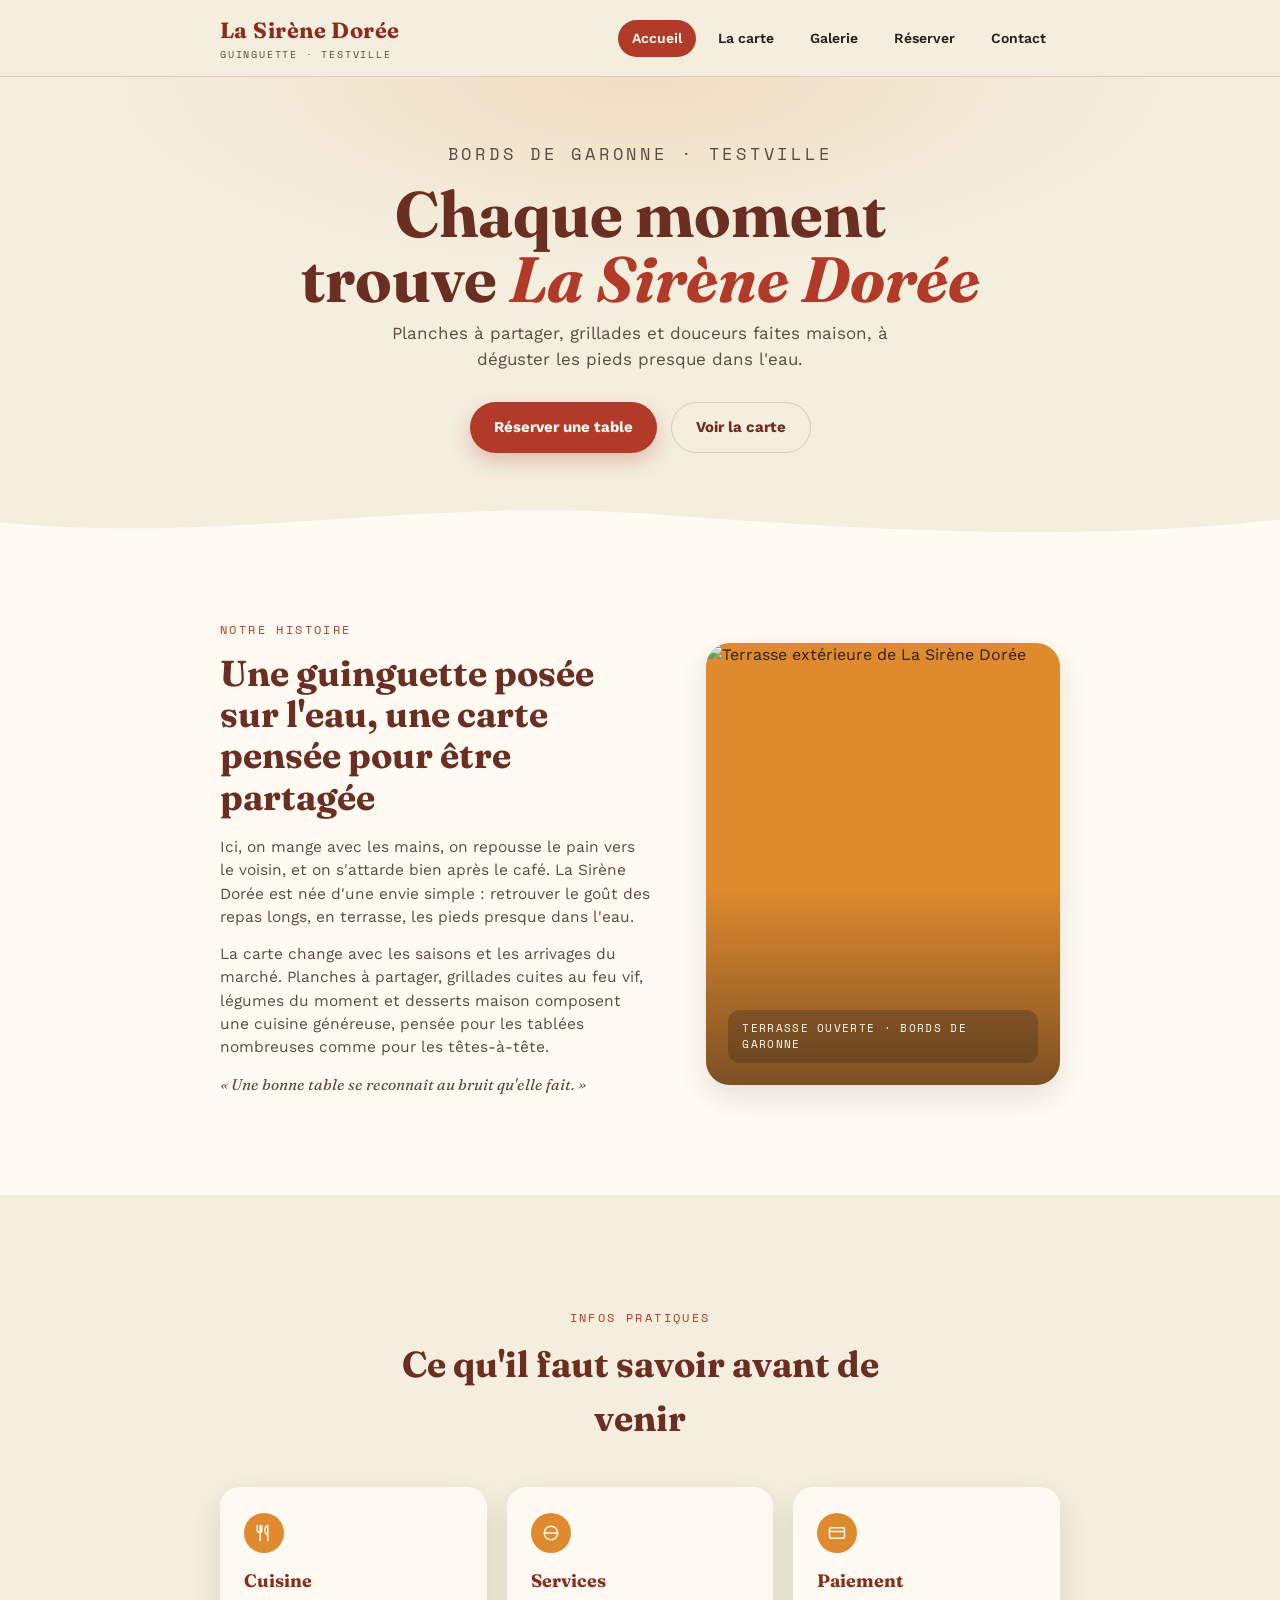
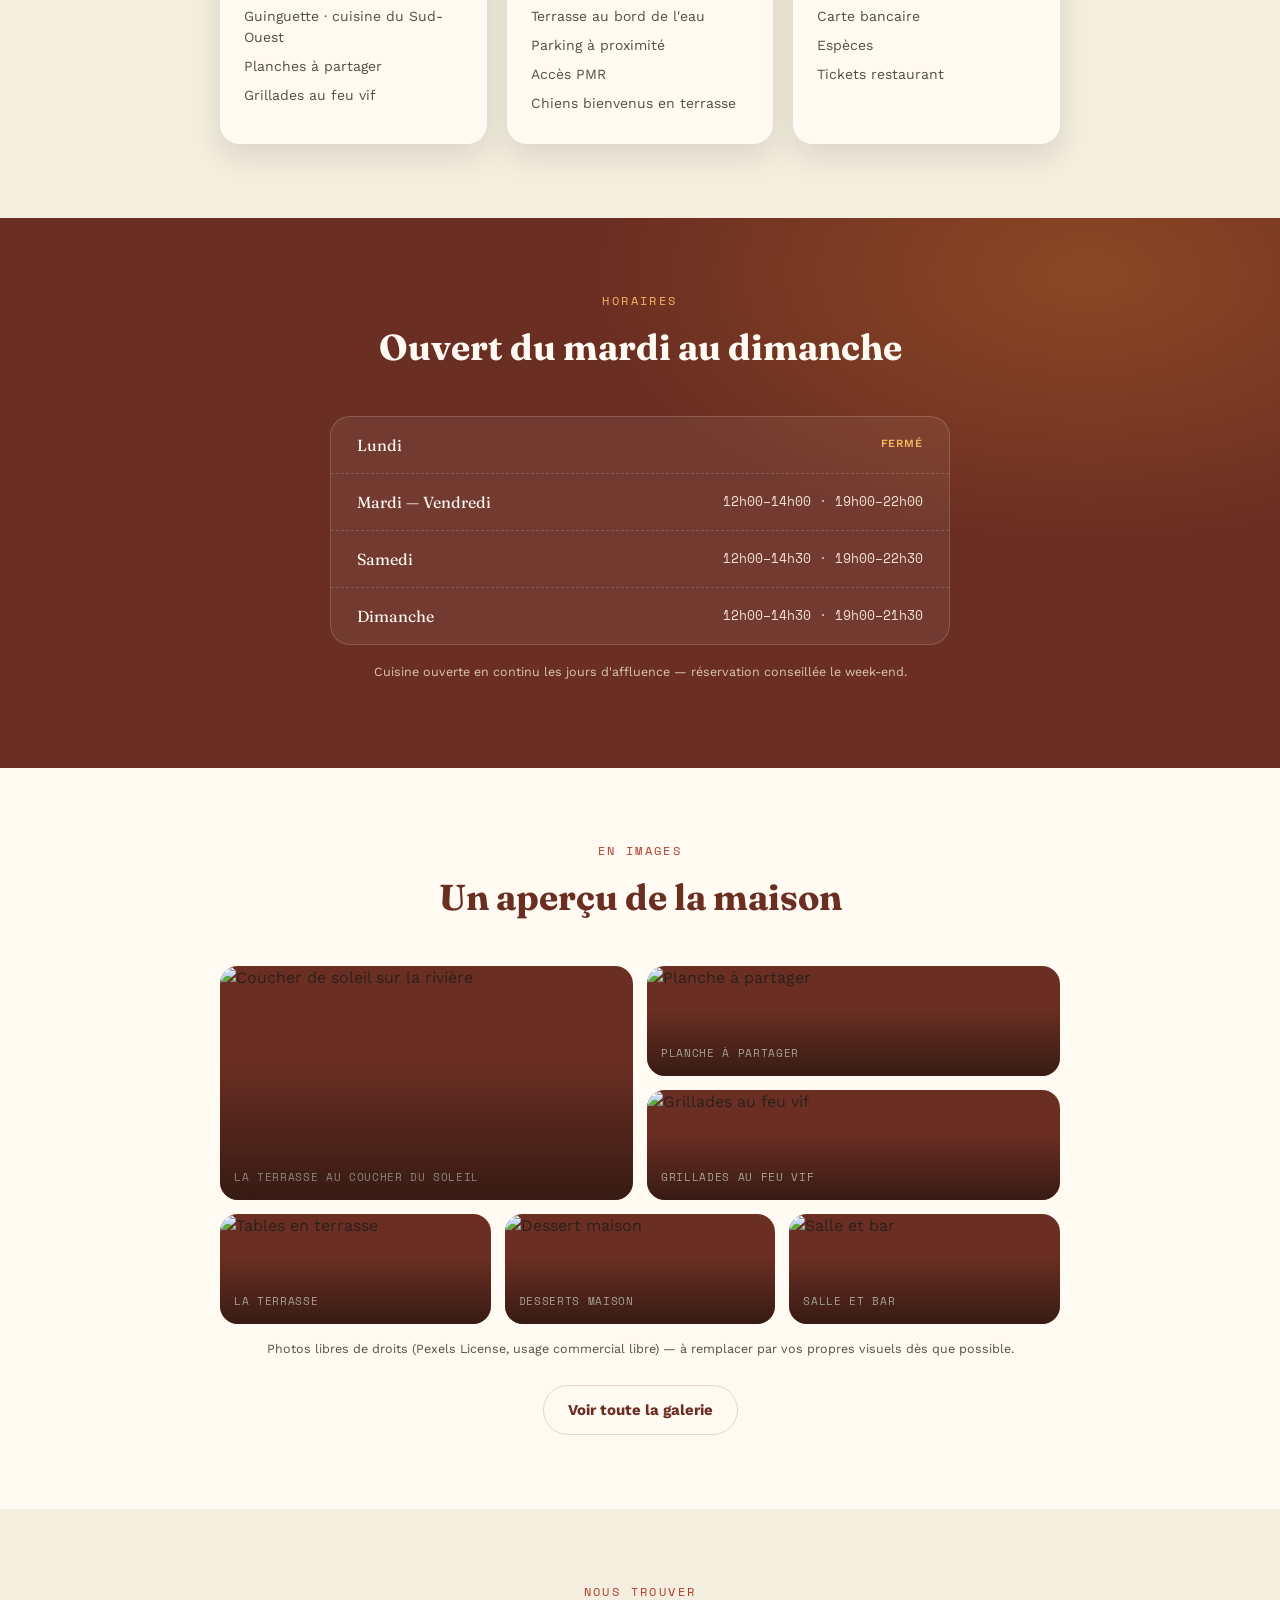
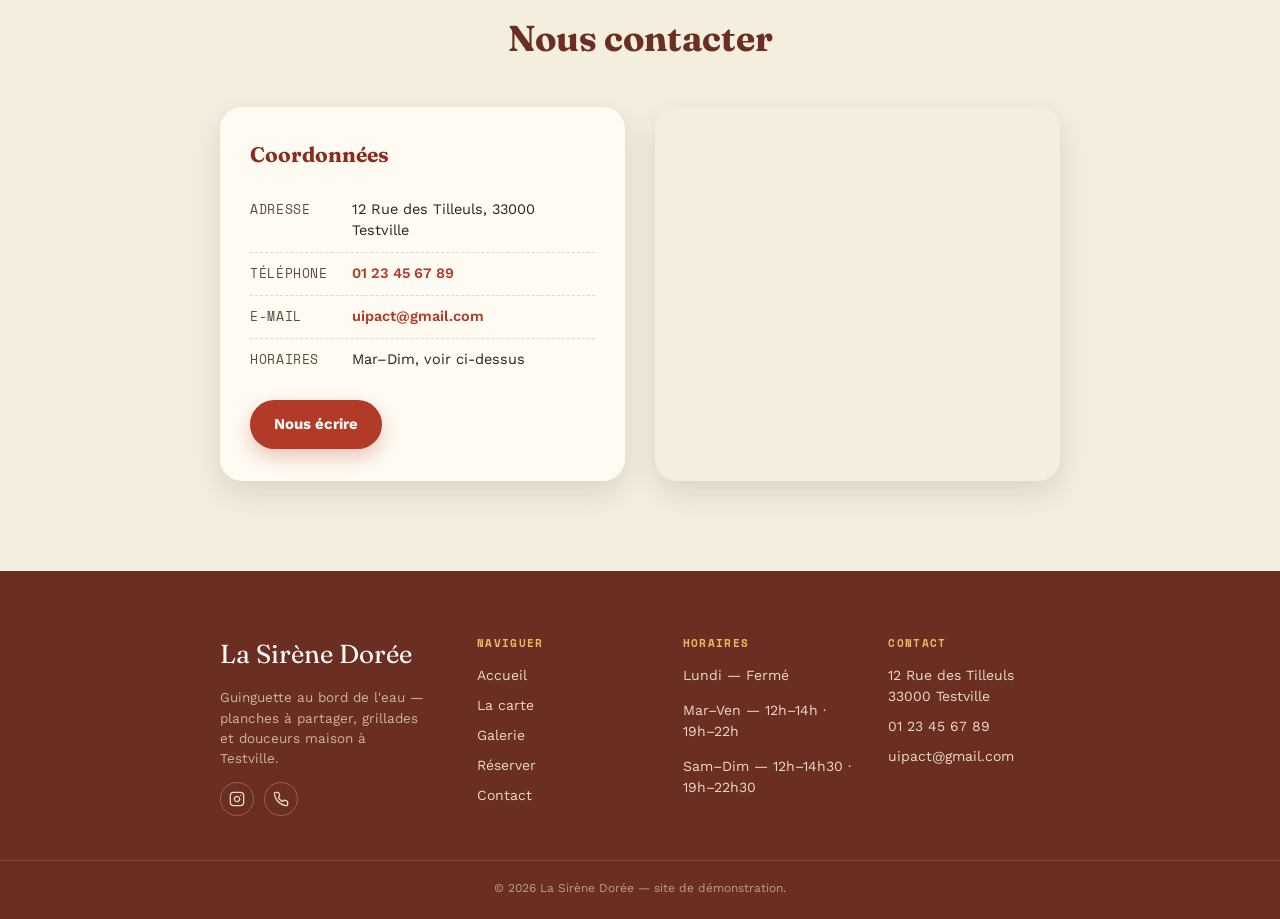
==== index.html @ b740c552 "Add files via upload" ====
<!DOCTYPE html>
<html lang="fr">
<head>
<meta charset="UTF-8">
<meta name="viewport" content="width=device-width, initial-scale=1.0">
<title>La Sirène Dorée — Guinguette à Testville</title>
<meta name="description" content="La Sirène Dorée, guinguette au bord de l'eau à Testville — carte de saison, terrasse et réservation en ligne.">
<link rel="preconnect" href="https://fonts.googleapis.com">
<link rel="stylesheet" href="css/style.css">
</head>
<body>

<header class="topbar">
  <div class="topbar-inner">
    <a href="index.html" class="brand">La Sirène Dorée<span>Guinguette · Testville</span></a>
    <nav class="topbar-nav">
      <a href="index.html" class="active">Accueil</a>
      <a href="carte.html">La carte</a>
      <a href="galerie.html">Galerie</a>
      <a href="reservation.html">Réserver</a>
      <a href="contact.html">Contact</a>
    </nav>
  </div>
</header>

<section class="hero">
  <p class="hero-eyebrow">Bords de Garonne · Testville</p>
  <h1>Chaque moment<br>trouve <em>La Sirène Dorée</em></h1>
  <p>Planches à partager, grillades et douceurs faites maison, à déguster les pieds presque dans l'eau.</p>
  <div class="hero-actions">
    <a href="reservation.html" class="btn btn-primary">Réserver une table</a>
    <a href="carte.html" class="btn btn-ghost">Voir la carte</a>
  </div>
  <div class="hero-wave">
    <svg viewBox="0 0 1440 60" preserveAspectRatio="none"><path d="M0,32 C240,60 480,0 720,20 C960,40 1200,60 1440,28 L1440,60 L0,60 Z"></path></svg>
  </div>
</section>

<!-- ---------------------------------------------------------- présentation -->
<section class="presentation">
  <div class="container presentation-grid">
    <div>
      <span class="presentation-eyebrow">Notre histoire</span>
      <h2>Une guinguette posée sur l'eau, une carte pensée pour être partagée</h2>
      <p>Ici, on mange avec les mains, on repousse le pain vers le voisin, et on s'attarde bien après le café. La Sirène Dorée est née d'une envie simple : retrouver le goût des repas longs, en terrasse, les pieds presque dans l'eau.</p>
      <p>La carte change avec les saisons et les arrivages du marché. Planches à partager, grillades cuites au feu vif, légumes du moment et desserts maison composent une cuisine généreuse, pensée pour les tablées nombreuses comme pour les têtes-à-tête.</p>
      <p class="presentation-signature">« Une bonne table se reconnaît au bruit qu'elle fait. »</p>
    </div>
    <div class="presentation-visual">
      <img src="https://images.pexels.com/photos/9787527/pexels-photo-9787527.jpeg?auto=compress&cs=tinysrgb&w=1200" alt="Terrasse extérieure de La Sirène Dorée">
      <div class="tag">Terrasse ouverte · Bords de Garonne</div>
    </div>
  </div>
</section>

<div class="wave-divider to-cream">
  <svg viewBox="0 0 1440 40" preserveAspectRatio="none"><path d="M0,20 C240,40 480,0 720,14 C960,28 1200,40 1440,18 L1440,40 L0,40 Z"></path></svg>
</div>

<!-- ---------------------------------------------------------- infos pratiques -->
<section class="practical">
  <div class="container">
    <div class="section-head">
      <span class="presentation-eyebrow">Infos pratiques</span>
      <h2>Ce qu'il faut savoir avant de venir</h2>
    </div>
    <div class="practical-grid">
      <div class="practical-card">
        <div class="glyph" aria-hidden="true">
          <svg width="18" height="18" viewBox="0 0 24 24" fill="none" stroke="currentColor" stroke-width="2" stroke-linecap="round" stroke-linejoin="round"><path d="M3 2v7c0 1.1.9 2 2 2h2a2 2 0 0 0 2-2V2M7 2v20M17 2v20M17 2c-2.2 0-4 2.7-4 6s1.8 6 4 6"/></svg>
        </div>
        <h3>Cuisine</h3>
        <ul>
          <li>Guinguette · cuisine du Sud-Ouest</li>
          <li>Planches à partager</li>
          <li>Grillades au feu vif</li>
        </ul>
      </div>
      <div class="practical-card">
        <div class="glyph" aria-hidden="true">
          <svg width="18" height="18" viewBox="0 0 24 24" fill="none" stroke="currentColor" stroke-width="2" stroke-linecap="round" stroke-linejoin="round"><path d="M3 12h18M3 12a9 9 0 0 1 9-9M3 12a9 9 0 0 0 9 9M21 12a9 9 0 0 0-9-9m9 9a9 9 0 0 1-9 9"/></svg>
        </div>
        <h3>Services</h3>
        <ul>
          <li>Terrasse au bord de l'eau</li>
          <li>Parking à proximité</li>
          <li>Accès PMR</li>
          <li>Chiens bienvenus en terrasse</li>
        </ul>
      </div>
      <div class="practical-card">
        <div class="glyph" aria-hidden="true">
          <svg width="18" height="18" viewBox="0 0 24 24" fill="none" stroke="currentColor" stroke-width="2" stroke-linecap="round" stroke-linejoin="round"><rect x="2" y="5" width="20" height="14" rx="2"/><path d="M2 10h20"/></svg>
        </div>
        <h3>Paiement</h3>
        <ul>
          <li>Carte bancaire</li>
          <li>Espèces</li>
          <li>Tickets restaurant</li>
        </ul>
      </div>
    </div>
  </div>
</section>

<!-- ---------------------------------------------------------- horaires -->
<section class="hours">
  <div class="container">
    <div class="section-head">
      <span class="presentation-eyebrow">Horaires</span>
      <h2>Ouvert du mardi au dimanche</h2>
    </div>
    <div class="hours-table">
      <div class="hours-row closed">
        <span class="day">Lundi</span>
        <span class="time">Fermé</span>
      </div>
      <div class="hours-row">
        <span class="day">Mardi — Vendredi</span>
        <span class="time">12h00–14h00 · 19h00–22h00</span>
      </div>
      <div class="hours-row">
        <span class="day">Samedi</span>
        <span class="time">12h00–14h30 · 19h00–22h30</span>
      </div>
      <div class="hours-row">
        <span class="day">Dimanche</span>
        <span class="time">12h00–14h30 · 19h00–21h30</span>
      </div>
    </div>
    <p class="hours-note">Cuisine ouverte en continu les jours d'affluence — réservation conseillée le week-end.</p>
  </div>
</section>

<!-- ---------------------------------------------------------- photos -->
<section class="gallery">
  <div class="container">
    <div class="section-head">
      <span class="presentation-eyebrow">En images</span>
      <h2>Un aperçu de la maison</h2>
    </div>
    <div class="photo-grid">
      <div class="photo-tile p1"><img src="https://images.pexels.com/photos/13512672/pexels-photo-13512672.jpeg?auto=compress&cs=tinysrgb&w=1200" alt="Coucher de soleil sur la rivière" loading="lazy"><span>La terrasse au coucher du soleil</span></div>
      <div class="photo-tile p2"><img src="https://images.pexels.com/photos/8775044/pexels-photo-8775044.jpeg?auto=compress&cs=tinysrgb&w=1200" alt="Planche à partager" loading="lazy"><span>Planche à partager</span></div>
      <div class="photo-tile p3"><img src="https://images.pexels.com/photos/1233101/pexels-photo-1233101.jpeg?auto=compress&cs=tinysrgb&w=1200" alt="Grillades au feu vif" loading="lazy"><span>Grillades au feu vif</span></div>
      <div class="photo-tile p4"><img src="https://images.pexels.com/photos/9787527/pexels-photo-9787527.jpeg?auto=compress&cs=tinysrgb&w=1200" alt="Tables en terrasse" loading="lazy"><span>La terrasse</span></div>
      <div class="photo-tile p5"><img src="https://images.pexels.com/photos/13177921/pexels-photo-13177921.jpeg?auto=compress&cs=tinysrgb&w=1200" alt="Dessert maison" loading="lazy"><span>Desserts maison</span></div>
      <div class="photo-tile p6"><img src="https://images.pexels.com/photos/776538/pexels-photo-776538.jpeg?auto=compress&cs=tinysrgb&w=1200" alt="Salle et bar" loading="lazy"><span>Salle et bar</span></div>
    </div>
    <p class="gallery-note">Photos libres de droits (Pexels License, usage commercial libre) — à remplacer par vos propres visuels dès que possible.</p>
    <div style="text-align:center; margin-top:26px;">
      <a href="galerie.html" class="btn btn-ghost">Voir toute la galerie</a>
    </div>
  </div>
</section>

<!-- ---------------------------------------------------------- contact + carte -->
<section class="contact" id="contact">
  <div class="container">
    <div class="section-head">
      <span class="presentation-eyebrow">Nous trouver</span>
      <h2>Nous contacter</h2>
    </div>
    <div class="contact-grid">
      <div class="contact-card">
        <h3>Coordonnées</h3>
        <div class="contact-row">
          <span class="lbl">Adresse</span>
          <span>12 Rue des Tilleuls, 33000 Testville</span>
        </div>
        <div class="contact-row">
          <span class="lbl">Téléphone</span>
          <a href="tel:+33123456789">01 23 45 67 89</a>
        </div>
        <div class="contact-row">
          <span class="lbl">E-mail</span>
          <a href="mailto:uipact@gmail.com">uipact@gmail.com</a>
        </div>
        <div class="contact-row">
          <span class="lbl">Horaires</span>
          <span>Mar–Dim, voir ci-dessus</span>
        </div>
        <a href="contact.html" class="btn btn-primary">Nous écrire</a>
      </div>
      <div class="map-wrap">
        <iframe
          src="https://www.google.com/maps?q=Place+de+la+Bourse,+Bordeaux&output=embed"
          loading="lazy"
          referrerpolicy="no-referrer-when-downgrade"
          title="Localisation — exemple Place de la Bourse, Bordeaux">
        </iframe>
      </div>
    </div>
  </div>
</section>

<!-- ---------------------------------------------------------- footer -->
<footer class="site-footer-rich">
  <div class="footer-grid">
    <div>
      <div class="footer-brand">La Sirène Dorée</div>
      <p class="footer-tagline">Guinguette au bord de l'eau — planches à partager, grillades et douceurs maison à Testville.</p>
      <div class="footer-social">
        <a href="https://www.instagram.com/" target="_blank" rel="noreferrer" aria-label="Instagram">
          <svg viewBox="0 0 24 24" fill="none" stroke="currentColor" stroke-width="2" stroke-linecap="round" stroke-linejoin="round"><rect x="2" y="2" width="20" height="20" rx="5"></rect><path d="M16 11.37A4 4 0 1 1 12.63 8 4 4 0 0 1 16 11.37z"/><line x1="17.5" y1="6.5" x2="17.51" y2="6.5"/></svg>
        </a>
        <a href="tel:+33123456789" aria-label="Téléphone">
          <svg viewBox="0 0 24 24" fill="none" stroke="currentColor" stroke-width="2" stroke-linecap="round" stroke-linejoin="round"><path d="M22 16.92v3a2 2 0 0 1-2.18 2 19.79 19.79 0 0 1-8.63-3.07 19.5 19.5 0 0 1-6-6 19.79 19.79 0 0 1-3.07-8.67A2 2 0 0 1 4.11 2h3a2 2 0 0 1 2 1.72c.12.9.34 1.79.65 2.65a2 2 0 0 1-.45 2.11L8.09 9.91a16 16 0 0 0 6 6l1.43-1.43a2 2 0 0 1 2.11-.45c.86.31 1.75.53 2.65.65A2 2 0 0 1 22 16.92z"/></svg>
        </a>
      </div>
    </div>
    <div class="footer-col">
      <h4>Naviguer</h4>
      <a href="index.html">Accueil</a>
      <a href="carte.html">La carte</a>
      <a href="galerie.html">Galerie</a>
      <a href="reservation.html">Réserver</a>
      <a href="contact.html">Contact</a>
    </div>
    <div class="footer-col">
      <h4>Horaires</h4>
      <p>Lundi — Fermé</p>
      <p>Mar–Ven — 12h–14h · 19h–22h</p>
      <p>Sam–Dim — 12h–14h30 · 19h–22h30</p>
    </div>
    <div class="footer-col">
      <h4>Contact</h4>
      <p>12 Rue des Tilleuls<br>33000 Testville</p>
      <a href="tel:+33123456789">01 23 45 67 89</a>
      <a href="mailto:uipact@gmail.com">uipact@gmail.com</a>
    </div>
  </div>
  <div class="footer-bottom">
    © 2026 La Sirène Dorée — site de démonstration.
  </div>
</footer>

<nav class="actionbar" aria-label="Actions">
  <a href="reservation.html" class="primary">
    <svg viewBox="0 0 24 24" fill="none" stroke="currentColor" stroke-width="2" stroke-linecap="round" stroke-linejoin="round"><rect x="3" y="4" width="18" height="17" rx="2"></rect><path d="M16 2v4M8 2v4M3 10h18"/></svg>
    Réserver
  </a>
  <a href="tel:+33123456789">
    <svg viewBox="0 0 24 24" fill="none" stroke="currentColor" stroke-width="2" stroke-linecap="round" stroke-linejoin="round"><path d="M22 16.92v3a2 2 0 0 1-2.18 2 19.79 19.79 0 0 1-8.63-3.07 19.5 19.5 0 0 1-6-6 19.79 19.79 0 0 1-3.07-8.67A2 2 0 0 1 4.11 2h3a2 2 0 0 1 2 1.72c.12.9.34 1.79.65 2.65a2 2 0 0 1-.45 2.11L8.09 9.91a16 16 0 0 0 6 6l1.43-1.43a2 2 0 0 1 2.11-.45c.86.31 1.75.53 2.65.65A2 2 0 0 1 22 16.92z"/></svg>
    Appeler
  </a>
  <a href="https://www.instagram.com/" target="_blank" rel="noreferrer">
    <svg viewBox="0 0 24 24" fill="none" stroke="currentColor" stroke-width="2" stroke-linecap="round" stroke-linejoin="round"><rect x="2" y="2" width="20" height="20" rx="5"></rect><path d="M16 11.37A4 4 0 1 1 12.63 8 4 4 0 0 1 16 11.37z"/><line x1="17.5" y1="6.5" x2="17.51" y2="6.5"/></svg>
    Instagram
  </a>
</nav>

</body>
</html>
---- css/style.css ----
/* ==========================================================================
   LA SIRÈNE DORÉE — Design system
   Palette : crème / terracotta / ocre — typo Fraunces + Work Sans
   ========================================================================== */

@import url('https://fonts.googleapis.com/css2?family=Fraunces:ital,opsz,wght@0,9..144,400;0,9..144,600;0,9..144,700;1,9..144,500&family=Work+Sans:wght@400;500;600;700&family=Space+Mono:wght@400;700&display=swap');

:root {
  --cream: #f4eedf;
  --linen: #fffbf3;
  --terracotta: #b23a28;
  --terracotta-dark: #8a2c1e;
  --clay: #6b2e22;
  --ochre: #e08a2e;
  --ochre-light: #f3b65f;
  --ink: #2b211b;
  --ink-soft: #5a4c40;
  --line: rgba(107, 46, 34, 0.18);
  --shadow: 0 12px 30px rgba(43, 33, 27, 0.12);

  --font-display: "Fraunces", serif;
  --font-body: "Work Sans", sans-serif;
  --font-mono: "Space Mono", monospace;

  --radius: 18px;
  --container: 880px;
}

* { box-sizing: border-box; }

html { scroll-behavior: smooth; }

body {
  margin: 0;
  background: var(--cream);
  color: var(--ink);
  font-family: var(--font-body);
  line-height: 1.5;
  -webkit-font-smoothing: antialiased;
}

img { max-width: 100%; display: block; }

a { color: inherit; }

button {
  font-family: inherit;
  cursor: pointer;
}

:focus-visible {
  outline: 3px solid var(--ochre);
  outline-offset: 2px;
}

.container {
  max-width: var(--container);
  margin: 0 auto;
  padding: 0 20px;
}

/* ---------------------------------------------------------------- topbar */

.topbar {
  position: sticky;
  top: 0;
  z-index: 50;
  background: rgba(244, 238, 223, 0.92);
  backdrop-filter: blur(6px);
  border-bottom: 1px solid var(--line);
}

.topbar-inner {
  max-width: var(--container);
  margin: 0 auto;
  padding: 14px 20px;
  display: flex;
  align-items: center;
  justify-content: space-between;
}

.brand {
  font-family: var(--font-display);
  font-weight: 700;
  font-size: 22px;
  letter-spacing: 0.02em;
  color: var(--terracotta-dark);
  text-decoration: none;
}

.brand span {
  display: block;
  font-family: var(--font-mono);
  font-size: 10px;
  letter-spacing: 0.18em;
  text-transform: uppercase;
  color: var(--ink-soft);
  font-weight: 400;
}

.topbar-nav {
  display: flex;
  gap: 8px;
}

.topbar-nav a {
  font-family: var(--font-body);
  font-weight: 600;
  font-size: 14px;
  text-decoration: none;
  padding: 8px 14px;
  border-radius: 999px;
  color: var(--ink);
  transition: background .2s, color .2s;
}

.topbar-nav a:hover,
.topbar-nav a.active {
  background: var(--terracotta);
  color: var(--linen);
}

/* ---------------------------------------------------------------- hero */

.hero {
  position: relative;
  padding: 64px 20px 90px;
  text-align: center;
  overflow: hidden;
  background:
    radial-gradient(60% 60% at 50% 0%, rgba(224,138,46,.16), transparent 70%),
    var(--cream);
}

.hero-eyebrow {
  font-family: var(--font-mono);
  font-size: 12px;
  letter-spacing: .22em;
  text-transform: uppercase;
  color: var(--terracotta);
}

.hero h1 {
  font-family: var(--font-display);
  font-weight: 700;
  font-size: clamp(38px, 7vw, 64px);
  line-height: 1.02;
  margin: 14px 0 10px;
  color: var(--clay);
}

.hero h1 em {
  font-style: italic;
  color: var(--terracotta);
}

.hero p {
  max-width: 46ch;
  margin: 0 auto;
  color: var(--ink-soft);
  font-size: 17px;
}

.hero-actions {
  margin-top: 30px;
  display: flex;
  gap: 14px;
  justify-content: center;
  flex-wrap: wrap;
}

/* torn-paper wave divider under hero */
.hero-wave {
  position: absolute;
  bottom: -1px;
  left: 0;
  width: 100%;
  line-height: 0;
}
.hero-wave svg { width: 100%; height: 46px; display: block; }
.hero-wave path { fill: var(--linen); }

/* ---------------------------------------------------------------- buttons */

.btn {
  display: inline-flex;
  align-items: center;
  gap: 8px;
  font-family: var(--font-body);
  font-weight: 700;
  font-size: 15px;
  padding: 13px 24px;
  border-radius: 999px;
  border: none;
  text-decoration: none;
  transition: transform .15s ease, box-shadow .15s ease;
}
.btn:hover { transform: translateY(-1px); }

.btn-primary {
  background: var(--terracotta);
  color: var(--linen);
  box-shadow: 0 8px 20px rgba(178,58,40,.28);
}
.btn-primary:hover { background: var(--terracotta-dark); }

.btn-ghost {
  background: transparent;
  color: var(--clay);
  border: 1.5px solid var(--line);
}
.btn-ghost:hover { background: var(--linen); }

.btn-block { width: 100%; justify-content: center; }
.btn:disabled { opacity: .45; cursor: not-allowed; transform: none; }

/* ---------------------------------------------------------------- menu nav chips */

.menu-tabs {
  display: flex;
  gap: 10px;
  justify-content: center;
  flex-wrap: wrap;
  margin: -46px auto 30px;
  position: relative;
  z-index: 2;
  background: var(--linen);
  padding: 14px;
  border-radius: 999px;
  max-width: fit-content;
  box-shadow: var(--shadow);
}

.menu-tabs button {
  border: none;
  background: transparent;
  font-family: var(--font-mono);
  font-size: 12px;
  letter-spacing: .06em;
  text-transform: uppercase;
  padding: 10px 18px;
  border-radius: 999px;
  color: var(--ink-soft);
  transition: background .2s, color .2s;
}
.menu-tabs button.active {
  background: var(--ochre);
  color: var(--linen);
}

.menu-chips {
  display: flex;
  gap: 10px;
  overflow-x: auto;
  padding: 4px 20px 18px;
  scrollbar-width: none;
}
.menu-chips::-webkit-scrollbar { display: none; }

.menu-chips button {
  flex: none;
  border: 1.5px solid var(--line);
  background: var(--linen);
  color: var(--clay);
  font-size: 13px;
  font-weight: 600;
  padding: 9px 16px;
  border-radius: 999px;
  white-space: nowrap;
}
.menu-chips button.active {
  background: var(--terracotta);
  border-color: var(--terracotta);
  color: var(--linen);
}

/* ---------------------------------------------------------------- menu section */

.menu-section {
  padding: 30px 0 10px;
  scroll-margin-top: 90px;
}

.menu-section-head {
  display: flex;
  align-items: baseline;
  gap: 14px;
  margin-bottom: 18px;
}

.menu-section-head h2 {
  font-family: var(--font-display);
  font-size: 27px;
  color: var(--terracotta-dark);
  margin: 0;
}

.menu-section-head .rule {
  flex: 1;
  height: 1px;
  background: repeating-linear-gradient(90deg, var(--line) 0 6px, transparent 6px 12px);
}

.menu-card {
  background: var(--linen);
  border-radius: var(--radius);
  box-shadow: var(--shadow);
  padding: 6px 6px;
  margin-bottom: 40px;
}

.menu-item {
  display: flex;
  align-items: baseline;
  gap: 10px;
  padding: 16px 18px;
  border-bottom: 1px dashed var(--line);
}
.menu-item:last-child { border-bottom: none; }

.menu-item-name {
  font-family: var(--font-body);
  font-weight: 600;
  font-size: 16px;
  color: var(--ink);
}

.menu-item-leader {
  flex: 1;
  border-bottom: 1.5px dotted var(--line);
  transform: translateY(-4px);
  min-width: 20px;
}

.menu-item-price {
  font-family: var(--font-mono);
  font-weight: 700;
  font-size: 15px;
  color: var(--terracotta);
  white-space: nowrap;
}

.menu-item-desc {
  flex-basis: 100%;
  font-size: 13.5px;
  color: var(--ink-soft);
  margin-top: -6px;
  padding-left: 2px;
}

.menu-empty {
  text-align: center;
  color: var(--ink-soft);
  padding: 40px;
  font-family: var(--font-mono);
  font-size: 13px;
}

/* ---------------------------------------------------------------- cta band */

.cta-band {
  margin: 60px 0;
  padding: 46px 30px;
  background: var(--clay);
  color: var(--linen);
  border-radius: 28px;
  text-align: center;
  position: relative;
  overflow: hidden;
}
.cta-band::before {
  content: "";
  position: absolute;
  inset: 0;
  background: radial-gradient(50% 80% at 50% 0%, rgba(224,138,46,.35), transparent 70%);
}
.cta-band h2 {
  font-family: var(--font-display);
  font-size: clamp(24px, 4vw, 34px);
  margin: 0 0 8px;
  position: relative;
}
.cta-band p {
  color: #e7dccb;
  margin: 0 0 22px;
  position: relative;
}
.cta-band .btn { position: relative; }

/* ---------------------------------------------------------------- footer */

footer.site-footer {
  text-align: center;
  padding: 40px 20px 100px;
  color: var(--ink-soft);
  font-size: 13px;
}
footer.site-footer .foot-brand {
  font-family: var(--font-display);
  font-size: 20px;
  color: var(--terracotta-dark);
  margin-bottom: 6px;
}
footer.site-footer a { color: var(--terracotta); text-decoration: none; font-weight: 600; }

/* ---------------------------------------------------------------- action bar (mobile) */

.actionbar {
  position: fixed;
  left: 0; right: 0; bottom: 0;
  z-index: 60;
  background: var(--linen);
  border-top: 1px solid var(--line);
  display: flex;
  padding: 6px 6px calc(6px + env(safe-area-inset-bottom));
  box-shadow: 0 -8px 20px rgba(43,33,27,.08);
}
.actionbar a, .actionbar button {
  flex: 1;
  background: none;
  border: none;
  display: flex;
  flex-direction: column;
  align-items: center;
  gap: 3px;
  padding: 8px 4px;
  font-size: 11px;
  font-weight: 600;
  color: var(--ink-soft);
  text-decoration: none;
  border-radius: 12px;
}
.actionbar a.primary, .actionbar button.primary {
  color: var(--terracotta);
}
.actionbar svg { width: 20px; height: 20px; }

@media (min-width: 720px) {
  .actionbar { display: none; }
}

/* ==========================================================================
   Réservation — assistant en 5 étapes
   ========================================================================== */

.book-page {
  min-height: 100vh;
  padding-bottom: 40px;
}

.book-head {
  text-align: center;
  padding: 40px 20px 10px;
}
.book-head h1 {
  font-family: var(--font-display);
  font-size: clamp(28px, 5vw, 38px);
  color: var(--clay);
  margin: 0 0 8px;
}
.book-head .addr, .book-head .tel {
  font-size: 14px;
  color: var(--ink-soft);
}

.wizard {
  max-width: 560px;
  margin: 26px auto 0;
  background: var(--linen);
  border-radius: 26px;
  box-shadow: var(--shadow);
  padding: 26px 22px 22px;
}

.wizard-progress { margin-bottom: 22px; }
.wizard-dots {
  display: flex;
  gap: 8px;
  justify-content: center;
  margin-bottom: 8px;
}
.wizard-dots .dot {
  width: 30px; height: 6px;
  border-radius: 999px;
  background: var(--line);
}
.wizard-dots .dot.done { background: var(--ochre); }
.wizard-dots .dot.active { background: var(--terracotta); }
.wizard-count {
  text-align: center;
  font-family: var(--font-mono);
  font-size: 11px;
  letter-spacing: .1em;
  text-transform: uppercase;
  color: var(--ink-soft);
}

.wizard-title {
  font-family: var(--font-display);
  font-size: 22px;
  color: var(--terracotta-dark);
  margin: 6px 0 18px;
  text-align: center;
}

.wizard-step { display: none; animation: fadein .25s ease; }
.wizard-step.active { display: block; }

@keyframes fadein {
  from { opacity: 0; transform: translateY(6px); }
  to { opacity: 1; transform: translateY(0); }
}

.week-nav {
  display: flex;
  align-items: center;
  justify-content: space-between;
  margin-bottom: 14px;
}
.week-nav button {
  width: 34px; height: 34px;
  border-radius: 50%;
  border: 1.5px solid var(--line);
  background: var(--cream);
  font-size: 16px;
  color: var(--clay);
}
.week-nav span {
  font-weight: 600;
  font-size: 14px;
  color: var(--ink);
}

.date-chips, .slot-grid, .party-grid, .parking-grid {
  display: grid;
  grid-template-columns: repeat(2, 1fr);
  gap: 10px;
}
.date-chips { grid-template-columns: repeat(auto-fit, minmax(90px,1fr)); }
.slot-grid { grid-template-columns: repeat(3, 1fr); }
.party-grid { grid-template-columns: repeat(4, 1fr); }

.chip-btn {
  border: 1.5px solid var(--line);
  background: var(--cream);
  border-radius: 14px;
  padding: 12px 8px;
  text-align: center;
  color: var(--ink);
  font-size: 13px;
  font-weight: 600;
  transition: all .15s;
}
.chip-btn small { display: block; font-weight: 400; color: var(--ink-soft); font-size: 11px; }
.chip-btn.active {
  background: var(--terracotta);
  border-color: var(--terracotta);
  color: var(--linen);
}
.chip-btn.active small { color: #f3d9d0; }
.chip-btn:disabled { opacity: .35; }

.field { margin-bottom: 16px; }
.field label {
  display: block;
  font-size: 13px;
  font-weight: 600;
  color: var(--clay);
  margin-bottom: 6px;
}
.field input, .field textarea, .field select {
  width: 100%;
  border: 1.5px solid var(--line);
  background: var(--cream);
  border-radius: 12px;
  padding: 13px 14px;
  font-family: var(--font-body);
  font-size: 15px;
  color: var(--ink);
}
.field input:focus, .field textarea:focus, .field select:focus {
  outline: none;
  border-color: var(--ochre);
  background: var(--linen);
}
.field textarea { resize: vertical; min-height: 70px; }
.field-error {
  color: var(--terracotta);
  font-size: 12px;
  margin-top: 4px;
  display: none;
}
.field.invalid input, .field.invalid textarea { border-color: var(--terracotta); }
.field.invalid .field-error { display: block; }

.summary-box {
  background: var(--cream);
  border-radius: 16px;
  padding: 16px 18px;
  font-size: 14px;
  margin-bottom: 6px;
}
.summary-box div { display: flex; justify-content: space-between; padding: 5px 0; }
.summary-box div span:first-child { color: var(--ink-soft); }
.summary-box div span:last-child { font-weight: 600; }

.wizard-nav {
  display: flex;
  gap: 10px;
  margin-top: 22px;
}

.wizard-msg {
  text-align: center;
  padding: 60px 20px;
}
.wizard-msg .icon { font-size: 46px; margin-bottom: 14px; }
.wizard-msg h2 {
  font-family: var(--font-display);
  color: var(--terracotta-dark);
  margin: 0 0 10px;
}
.wizard-msg p { color: var(--ink-soft); }

.spinner {
  width: 18px; height: 18px;
  border: 2.5px solid rgba(255,255,255,.4);
  border-top-color: #fff;
  border-radius: 50%;
  animation: spin .7s linear infinite;
}
@keyframes spin { to { transform: rotate(360deg); } }

/* ==========================================================================
   Admin — gestion de la carte (page cachée)
   ========================================================================== */

.admin-page {
  min-height: 100vh;
  padding-bottom: 60px;
}

.admin-gate {
  max-width: 380px;
  margin: 90px auto;
  background: var(--linen);
  border-radius: 22px;
  box-shadow: var(--shadow);
  padding: 32px 26px;
  text-align: center;
}
.admin-gate h1 {
  font-family: var(--font-display);
  font-size: 24px;
  color: var(--clay);
  margin: 0 0 6px;
}
.admin-gate p { color: var(--ink-soft); font-size: 14px; margin: 0 0 20px; }
.admin-gate .field { text-align: left; }
.admin-gate .gate-error {
  color: var(--terracotta);
  font-size: 13px;
  margin-top: 10px;
  display: none;
}
.admin-gate.error .gate-error { display: block; }

.admin-shell { display: none; }
.admin-shell.visible { display: block; }

.admin-top {
  display: flex;
  align-items: center;
  justify-content: space-between;
  padding: 20px;
  max-width: var(--container);
  margin: 0 auto;
}
.admin-top h1 {
  font-family: var(--font-display);
  font-size: 24px;
  color: var(--clay);
  margin: 0;
}
.admin-logout {
  background: none;
  border: 1.5px solid var(--line);
  border-radius: 999px;
  padding: 8px 16px;
  font-size: 13px;
  font-weight: 600;
  color: var(--clay);
}

.admin-body { max-width: var(--container); margin: 0 auto; padding: 0 20px; }

.admin-toolbar {
  display: flex;
  gap: 10px;
  margin-bottom: 20px;
  flex-wrap: wrap;
}
.admin-toolbar button {
  border: 1.5px solid var(--line);
  background: var(--linen);
  color: var(--clay);
  font-weight: 600;
  font-size: 13px;
  padding: 9px 16px;
  border-radius: 999px;
}
.admin-toolbar button.active { background: var(--terracotta); border-color: var(--terracotta); color: var(--linen); }

.admin-panel {
  background: var(--linen);
  border-radius: 20px;
  box-shadow: var(--shadow);
  padding: 22px;
  margin-bottom: 24px;
}
.admin-panel h2 {
  font-family: var(--font-display);
  font-size: 19px;
  color: var(--terracotta-dark);
  margin: 0 0 16px;
}

.admin-form-grid {
  display: grid;
  grid-template-columns: repeat(auto-fit, minmax(160px,1fr));
  gap: 14px;
}
.admin-form-grid .field { margin-bottom: 0; }
.admin-form-grid .field.span2 { grid-column: span 2; }
.admin-form-actions { display: flex; gap: 10px; margin-top: 16px; }

.admin-table-wrap { overflow-x: auto; }
table.admin-table { width: 100%; border-collapse: collapse; font-size: 13.5px; }
table.admin-table th {
  text-align: left;
  font-family: var(--font-mono);
  font-size: 11px;
  letter-spacing: .06em;
  text-transform: uppercase;
  color: var(--ink-soft);
  padding: 8px 10px;
  border-bottom: 1.5px solid var(--line);
}
table.admin-table td {
  padding: 10px 10px;
  border-bottom: 1px dashed var(--line);
  vertical-align: middle;
}
table.admin-table tr.unavailable td { opacity: .5; }
.admin-row-actions { display: flex; gap: 6px; }
.icon-btn {
  border: 1px solid var(--line);
  background: var(--cream);
  border-radius: 8px;
  padding: 5px 9px;
  font-size: 12px;
  font-weight: 600;
  color: var(--clay);
}
.icon-btn.danger { color: var(--terracotta); border-color: var(--terracotta); }
.icon-btn.on { background: var(--ochre); color: var(--linen); border-color: var(--ochre); }

.admin-toast {
  position: fixed;
  bottom: 20px;
  left: 50%;
  transform: translateX(-50%);
  background: var(--clay);
  color: var(--linen);
  padding: 12px 20px;
  border-radius: 999px;
  font-size: 13.5px;
  font-weight: 600;
  box-shadow: var(--shadow);
  opacity: 0;
  pointer-events: none;
  transition: opacity .2s, transform .2s;
  z-index: 100;
}
.admin-toast.show { opacity: 1; transform: translateX(-50%) translateY(-6px); }
.admin-toast.error { background: var(--terracotta-dark); }

/* ==========================================================================
   Homepage — sections additionnelles
   ========================================================================== */

/* petit header de page (carte, réservation) : version compacte du hero */
.page-head {
  position: relative;
  padding: 44px 20px 64px;
  text-align: center;
  overflow: hidden;
  background:
    radial-gradient(60% 60% at 50% 0%, rgba(224,138,46,.14), transparent 70%),
    var(--cream);
}
.page-head h1 {
  font-family: var(--font-display);
  font-weight: 700;
  font-size: clamp(30px, 5vw, 44px);
  margin: 10px 0 8px;
  color: var(--clay);
}
.page-head p { max-width: 46ch; margin: 0 auto; color: var(--ink-soft); }
.page-head .hero-wave { position: absolute; bottom: -1px; left: 0; width: 100%; line-height: 0; }

/* -------------------------------------------------- wave section divider */

.wave-divider { line-height: 0; }
.wave-divider svg { width: 100%; height: 40px; display: block; }
.wave-divider.flip { transform: scaleY(-1); }
.wave-divider path { fill: var(--linen); }
.wave-divider.to-cream path { fill: var(--cream); }
.wave-divider.to-clay path { fill: var(--clay); }

/* -------------------------------------------------------- présentation */

.presentation {
  background: var(--linen);
  padding: 74px 0 84px;
}
.presentation-grid {
  display: grid;
  grid-template-columns: 1.1fr 0.9fr;
  gap: 54px;
  align-items: center;
}
.presentation-eyebrow {
  font-family: var(--font-mono);
  font-size: 12px;
  letter-spacing: .2em;
  text-transform: uppercase;
  color: var(--terracotta);
}
.presentation h2 {
  font-family: var(--font-display);
  font-size: clamp(26px, 3.4vw, 36px);
  color: var(--clay);
  margin: 12px 0 18px;
  line-height: 1.15;
}
.presentation p {
  color: var(--ink-soft);
  font-size: 15.5px;
  margin: 0 0 14px;
}
.presentation-signature {
  font-family: var(--font-display);
  font-style: italic;
  font-size: 17px;
  color: var(--terracotta-dark);
  margin-top: 18px;
}

/* portrait/visual block replacing a stock photo — a folded "menu card" motif */
.presentation-visual {
  position: relative;
  aspect-ratio: 4/5;
  border-radius: 24px;
  background: var(--ochre);
  box-shadow: var(--shadow);
  overflow: hidden;
}
.presentation-visual img {
  position: absolute;
  inset: 0;
  width: 100%;
  height: 100%;
  object-fit: cover;
}
.presentation-visual::before {
  content: "";
  position: absolute;
  inset: 0;
  background: linear-gradient(180deg, rgba(43,33,27,0) 55%, rgba(43,33,27,.55) 100%);
  z-index: 1;
}
.presentation-visual .tag {
  z-index: 2;
  position: absolute;
  left: 22px; bottom: 22px;
  right: 22px;
  font-family: var(--font-mono);
  font-size: 11px;
  letter-spacing: .12em;
  text-transform: uppercase;
  color: var(--linen);
  background: rgba(43,33,27,.28);
  backdrop-filter: blur(3px);
  padding: 10px 14px;
  border-radius: 12px;
}

/* -------------------------------------------------------- infos pratiques */

.practical {
  background: var(--cream);
  padding: 74px 0;
}
.section-head {
  text-align: center;
  max-width: 560px;
  margin: 0 auto 42px;
}
.section-head .presentation-eyebrow { display: block; margin-bottom: 10px; }
.section-head h2 {
  font-family: var(--font-display);
  font-size: clamp(26px, 3.4vw, 36px);
  color: var(--clay);
  margin: 0;
}

.practical-grid {
  display: grid;
  grid-template-columns: repeat(3, 1fr);
  gap: 20px;
}
.practical-card {
  background: var(--linen);
  border-radius: 20px;
  padding: 26px 24px;
  box-shadow: var(--shadow);
}
.practical-card .glyph {
  width: 40px; height: 40px;
  border-radius: 50%;
  background: var(--ochre);
  display: flex; align-items: center; justify-content: center;
  color: var(--linen);
  margin-bottom: 14px;
}
.practical-card h3 {
  font-family: var(--font-display);
  font-size: 18px;
  color: var(--terracotta-dark);
  margin: 0 0 8px;
}
.practical-card ul { margin: 0; padding: 0; list-style: none; }
.practical-card li {
  font-size: 14px;
  color: var(--ink-soft);
  padding: 4px 0;
}

/* -------------------------------------------------------- horaires */

.hours {
  background: var(--clay);
  color: var(--linen);
  padding: 74px 0;
  position: relative;
  overflow: hidden;
}
.hours::before {
  content: "";
  position: absolute;
  inset: 0;
  background: radial-gradient(55% 70% at 85% 10%, rgba(224,138,46,.28), transparent 70%);
}
.hours .section-head { position: relative; }
.hours .section-head h2 { color: var(--linen); }
.hours .presentation-eyebrow { color: var(--ochre-light); }

.hours-table {
  position: relative;
  max-width: 620px;
  margin: 0 auto;
  background: rgba(255,251,243,.06);
  border: 1px solid rgba(255,251,243,.16);
  border-radius: 20px;
  overflow: hidden;
}
.hours-row {
  display: flex;
  justify-content: space-between;
  align-items: center;
  padding: 16px 26px;
  border-bottom: 1px dashed rgba(255,251,243,.16);
  font-size: 14.5px;
}
.hours-row:last-child { border-bottom: none; }
.hours-row .day {
  font-family: var(--font-display);
  font-size: 16px;
}
.hours-row .time { color: #f0e2d2; font-family: var(--font-mono); font-size: 13px; }
.hours-row.closed .time {
  color: var(--ochre-light);
  font-family: var(--font-body);
  font-weight: 600;
  text-transform: uppercase;
  font-size: 11px;
  letter-spacing: .08em;
}
.hours-note {
  text-align: center;
  font-size: 12.5px;
  color: #d9c7b3;
  margin-top: 18px;
  position: relative;
}

/* -------------------------------------------------------- photos */

.gallery { background: var(--linen); padding: 74px 0; }
.photo-grid {
  display: grid;
  grid-template-columns: repeat(6, 1fr);
  grid-auto-rows: 110px;
  gap: 14px;
}
.photo-tile {
  position: relative;
  border-radius: 18px;
  overflow: hidden;
  display: flex;
  align-items: flex-end;
  padding: 14px;
  background: var(--clay);
}
.photo-tile img {
  position: absolute;
  inset: 0;
  width: 100%;
  height: 100%;
  object-fit: cover;
  transition: transform .5s ease;
}
.photo-tile:hover img { transform: scale(1.05); }
.photo-tile span {
  position: relative;
  color: var(--linen);
  font-family: var(--font-mono);
  font-size: 11px;
  letter-spacing: .06em;
  text-transform: uppercase;
}
.photo-tile::after {
  content: "";
  position: absolute; inset: 0;
  background: linear-gradient(180deg, transparent 40%, rgba(20,14,10,.6) 100%);
}
.photo-tile.p1 { grid-column: span 3; grid-row: span 2; }
.photo-tile.p2 { grid-column: span 3; grid-row: span 1; }
.photo-tile.p3 { grid-column: span 3; grid-row: span 1; }
.photo-tile.p4 { grid-column: span 2; grid-row: span 1; }
.photo-tile.p5 { grid-column: span 2; grid-row: span 1; }
.photo-tile.p6 { grid-column: span 2; grid-row: span 1; }
.gallery-note {
  text-align: center;
  font-size: 12.5px;
  color: var(--ink-soft);
  margin-top: 16px;
}

/* -------------------------------------------------------- contact + carte */

.contact {
  background: var(--cream);
  padding: 74px 0 90px;
}
.contact-grid {
  display: grid;
  grid-template-columns: 1fr 1fr;
  gap: 30px;
  align-items: stretch;
}
.contact-card {
  background: var(--linen);
  border-radius: 22px;
  box-shadow: var(--shadow);
  padding: 32px 30px;
}
.contact-card h3 {
  font-family: var(--font-display);
  font-size: 21px;
  color: var(--terracotta-dark);
  margin: 0 0 18px;
}
.contact-row {
  display: flex;
  gap: 12px;
  align-items: flex-start;
  padding: 10px 0;
  border-bottom: 1px dashed var(--line);
  font-size: 14.5px;
  color: var(--ink);
}
.contact-row:last-of-type { border-bottom: none; }
.contact-row .lbl { color: var(--ink-soft); min-width: 90px; font-size: 12.5px; text-transform: uppercase; letter-spacing: .05em; font-family: var(--font-mono); padding-top: 2px; }
.contact-row a { color: var(--terracotta); font-weight: 600; text-decoration: none; }
.contact-card .btn { margin-top: 20px; }

.map-wrap {
  border-radius: 22px;
  overflow: hidden;
  box-shadow: var(--shadow);
  min-height: 320px;
}
.map-wrap iframe { width: 100%; height: 100%; min-height: 320px; border: 0; display: block; }

/* -------------------------------------------------------- footer riche */

footer.site-footer-rich {
  background: var(--clay);
  color: #ead9c6;
  padding: 64px 0 0;
}
.footer-grid {
  max-width: var(--container);
  margin: 0 auto;
  padding: 0 20px 44px;
  display: grid;
  grid-template-columns: 1.3fr 1fr 1fr 1fr;
  gap: 34px;
}
.footer-brand {
  font-family: var(--font-display);
  font-size: 26px;
  color: var(--linen);
  margin-bottom: 10px;
}
.footer-tagline { font-size: 13.5px; color: #cbb59d; max-width: 26ch; }
.footer-col h4 {
  font-family: var(--font-mono);
  font-size: 11px;
  letter-spacing: .12em;
  text-transform: uppercase;
  color: var(--ochre-light);
  margin: 0 0 14px;
}
.footer-col a, .footer-col p {
  display: block;
  color: #ead9c6;
  text-decoration: none;
  font-size: 14px;
  margin-bottom: 9px;
}
.footer-col a:hover { color: var(--ochre-light); }
.footer-social { display: flex; gap: 10px; margin-top: 4px; }
.footer-social a {
  width: 34px; height: 34px;
  border-radius: 50%;
  border: 1px solid rgba(234,217,198,.3);
  display: flex; align-items: center; justify-content: center;
  margin: 0;
}
.footer-social svg { width: 16px; height: 16px; }
.footer-bottom {
  border-top: 1px solid rgba(234,217,198,.16);
  padding: 18px 20px calc(90px + env(safe-area-inset-bottom));
  text-align: center;
  font-size: 12px;
  color: #b79f86;
}
@media (min-width: 720px) {
  .footer-bottom { padding-bottom: 22px; }
}

/* -------------------------------------------------------- responsive */

@media (max-width: 860px) {
  .presentation-grid { grid-template-columns: 1fr; }
  .presentation-visual { max-width: 340px; margin: 0 auto; order: -1; }
  .practical-grid { grid-template-columns: 1fr; }
  .contact-grid { grid-template-columns: 1fr; }
  .footer-grid { grid-template-columns: 1fr 1fr; }
  .photo-grid { grid-template-columns: repeat(2, 1fr); grid-auto-rows: 130px; }
  .photo-tile.p1, .photo-tile.p2, .photo-tile.p3, .photo-tile.p4, .photo-tile.p5, .photo-tile.p6 {
    grid-column: span 1; grid-row: span 1;
  }
}

/* ==========================================================================
   Page Contact
   ========================================================================== */

.contact-page-wrap {
  max-width: 560px;
  margin: 40px auto 60px;
  padding: 0 20px;
}
.contact-form-card {
  background: var(--linen);
  border-radius: 26px;
  box-shadow: var(--shadow);
  padding: 30px 26px;
}
.contact-form-card .field:last-of-type { margin-bottom: 0; }
.contact-info-strip {
  display: flex;
  flex-wrap: wrap;
  gap: 10px;
  justify-content: center;
  margin: 18px 0 34px;
}
.contact-info-strip a {
  display: inline-flex;
  align-items: center;
  gap: 8px;
  background: var(--linen);
  border: 1.5px solid var(--line);
  border-radius: 999px;
  padding: 9px 16px;
  font-size: 13.5px;
  font-weight: 600;
  color: var(--clay);
  text-decoration: none;
}
.contact-info-strip svg { width: 15px; height: 15px; }

.form-status {
  margin-top: 16px;
  padding: 12px 16px;
  border-radius: 12px;
  font-size: 13.5px;
  display: none;
}
.form-status.success { display: block; background: rgba(224,138,46,.16); color: var(--terracotta-dark); }
.form-status.error { display: block; background: rgba(178,58,40,.12); color: var(--terracotta-dark); }

/* ==========================================================================
   Page Galerie
   ========================================================================== */

.gallery-page-grid {
  display: grid;
  grid-template-columns: repeat(3, 1fr);
  gap: 16px;
}
.gallery-item {
  position: relative;
  border-radius: 18px;
  overflow: hidden;
  aspect-ratio: 4/3;
  cursor: zoom-in;
  background: var(--clay);
}
.gallery-item img {
  width: 100%; height: 100%;
  object-fit: cover;
  display: block;
  transition: transform .4s ease;
}
.gallery-item:hover img { transform: scale(1.06); }
.gallery-item .cap {
  position: absolute;
  left: 0; right: 0; bottom: 0;
  padding: 12px 14px;
  font-family: var(--font-mono);
  font-size: 11px;
  letter-spacing: .05em;
  text-transform: uppercase;
  color: var(--linen);
  background: linear-gradient(180deg, transparent, rgba(20,14,10,.7));
}

.gallery-filters {
  display: flex;
  gap: 10px;
  justify-content: center;
  flex-wrap: wrap;
  margin-bottom: 28px;
}
.gallery-filters button {
  border: 1.5px solid var(--line);
  background: var(--linen);
  color: var(--clay);
  font-weight: 600;
  font-size: 13px;
  padding: 9px 18px;
  border-radius: 999px;
}
.gallery-filters button.active { background: var(--terracotta); border-color: var(--terracotta); color: var(--linen); }

.lightbox {
  position: fixed;
  inset: 0;
  background: rgba(20,14,10,.92);
  display: none;
  align-items: center;
  justify-content: center;
  z-index: 200;
  padding: 30px;
}
.lightbox.open { display: flex; }
.lightbox img {
  max-width: min(90vw, 1000px);
  max-height: 84vh;
  border-radius: 12px;
  box-shadow: 0 20px 60px rgba(0,0,0,.5);
}
.lightbox .cap {
  position: absolute;
  bottom: 26px;
  left: 0; right: 0;
  text-align: center;
  color: var(--linen);
  font-family: var(--font-mono);
  font-size: 12px;
  letter-spacing: .06em;
  text-transform: uppercase;
}
.lightbox-close {
  position: absolute;
  top: 22px; right: 26px;
  width: 40px; height: 40px;
  border-radius: 50%;
  border: 1.5px solid rgba(255,255,255,.4);
  background: rgba(255,255,255,.08);
  color: var(--linen);
  font-size: 20px;
  line-height: 1;
}

@media (max-width: 720px) {
  .gallery-page-grid { grid-template-columns: repeat(2, 1fr); }
}
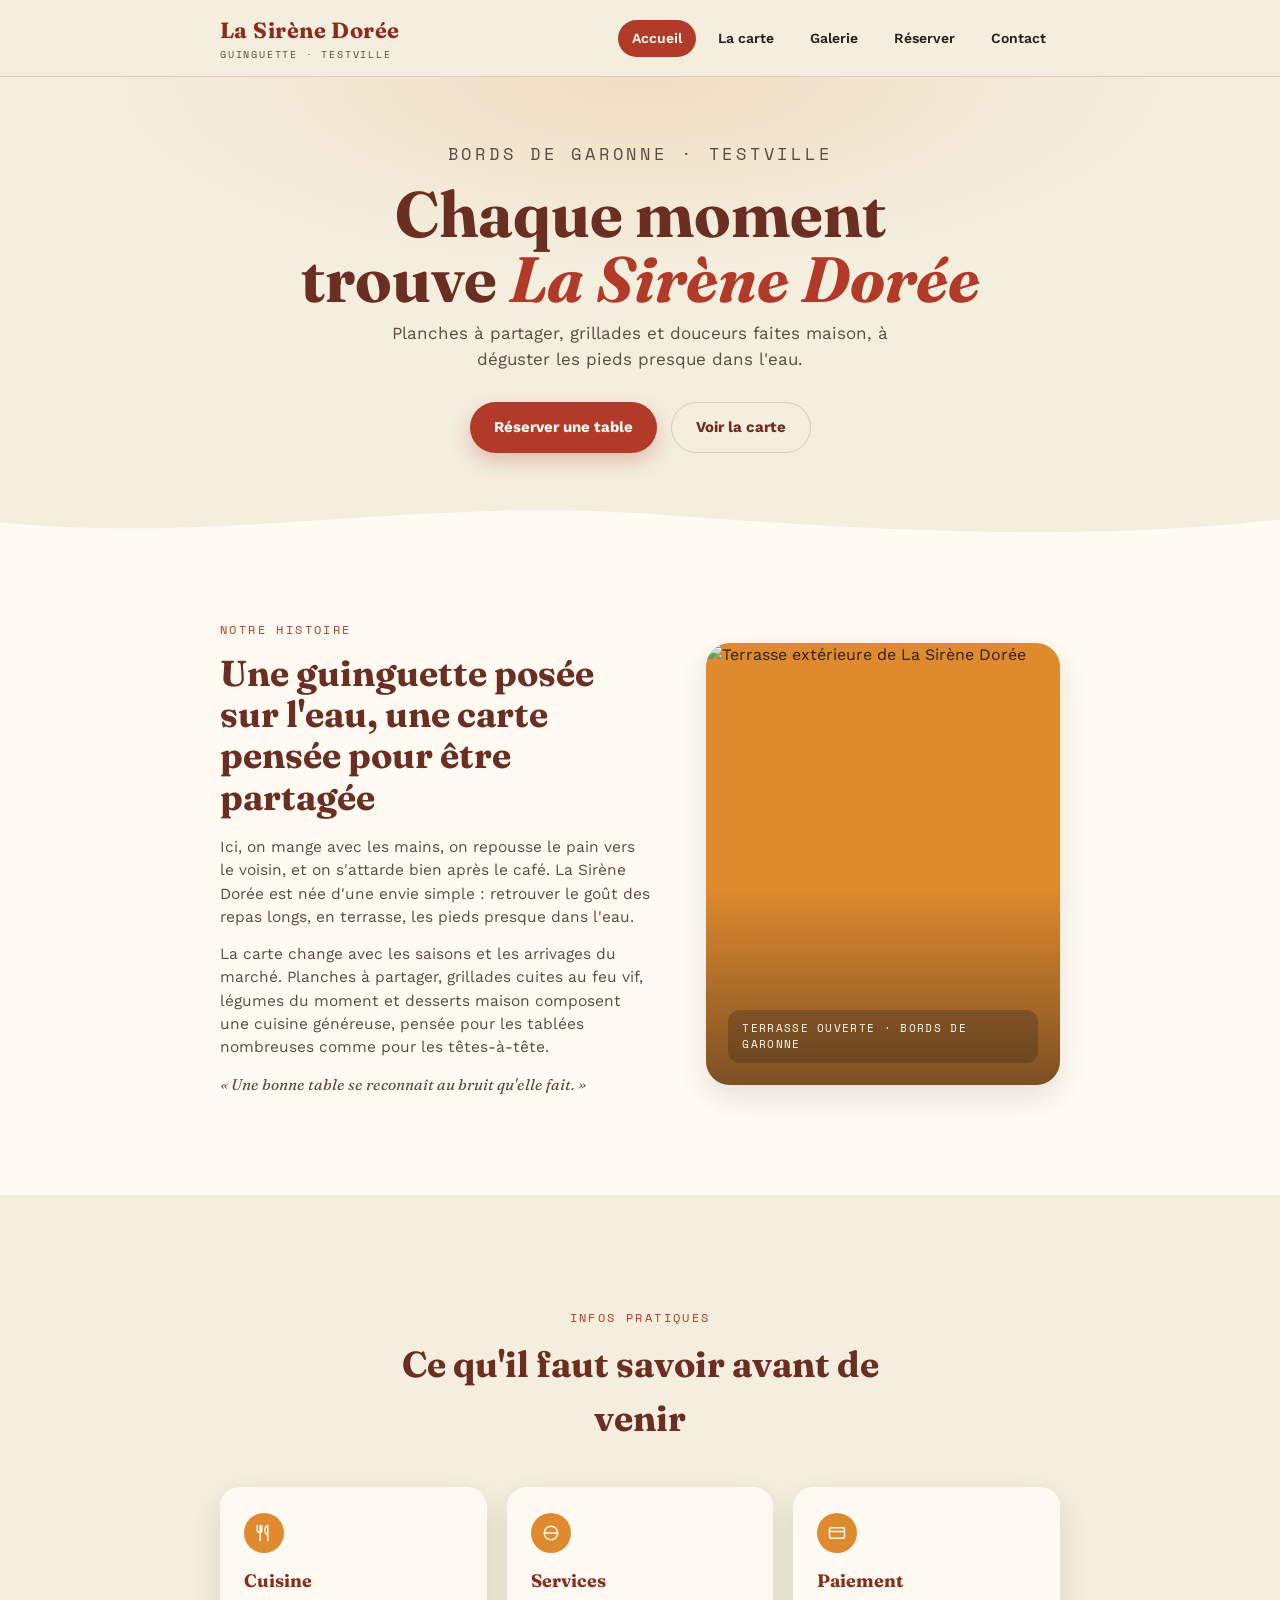
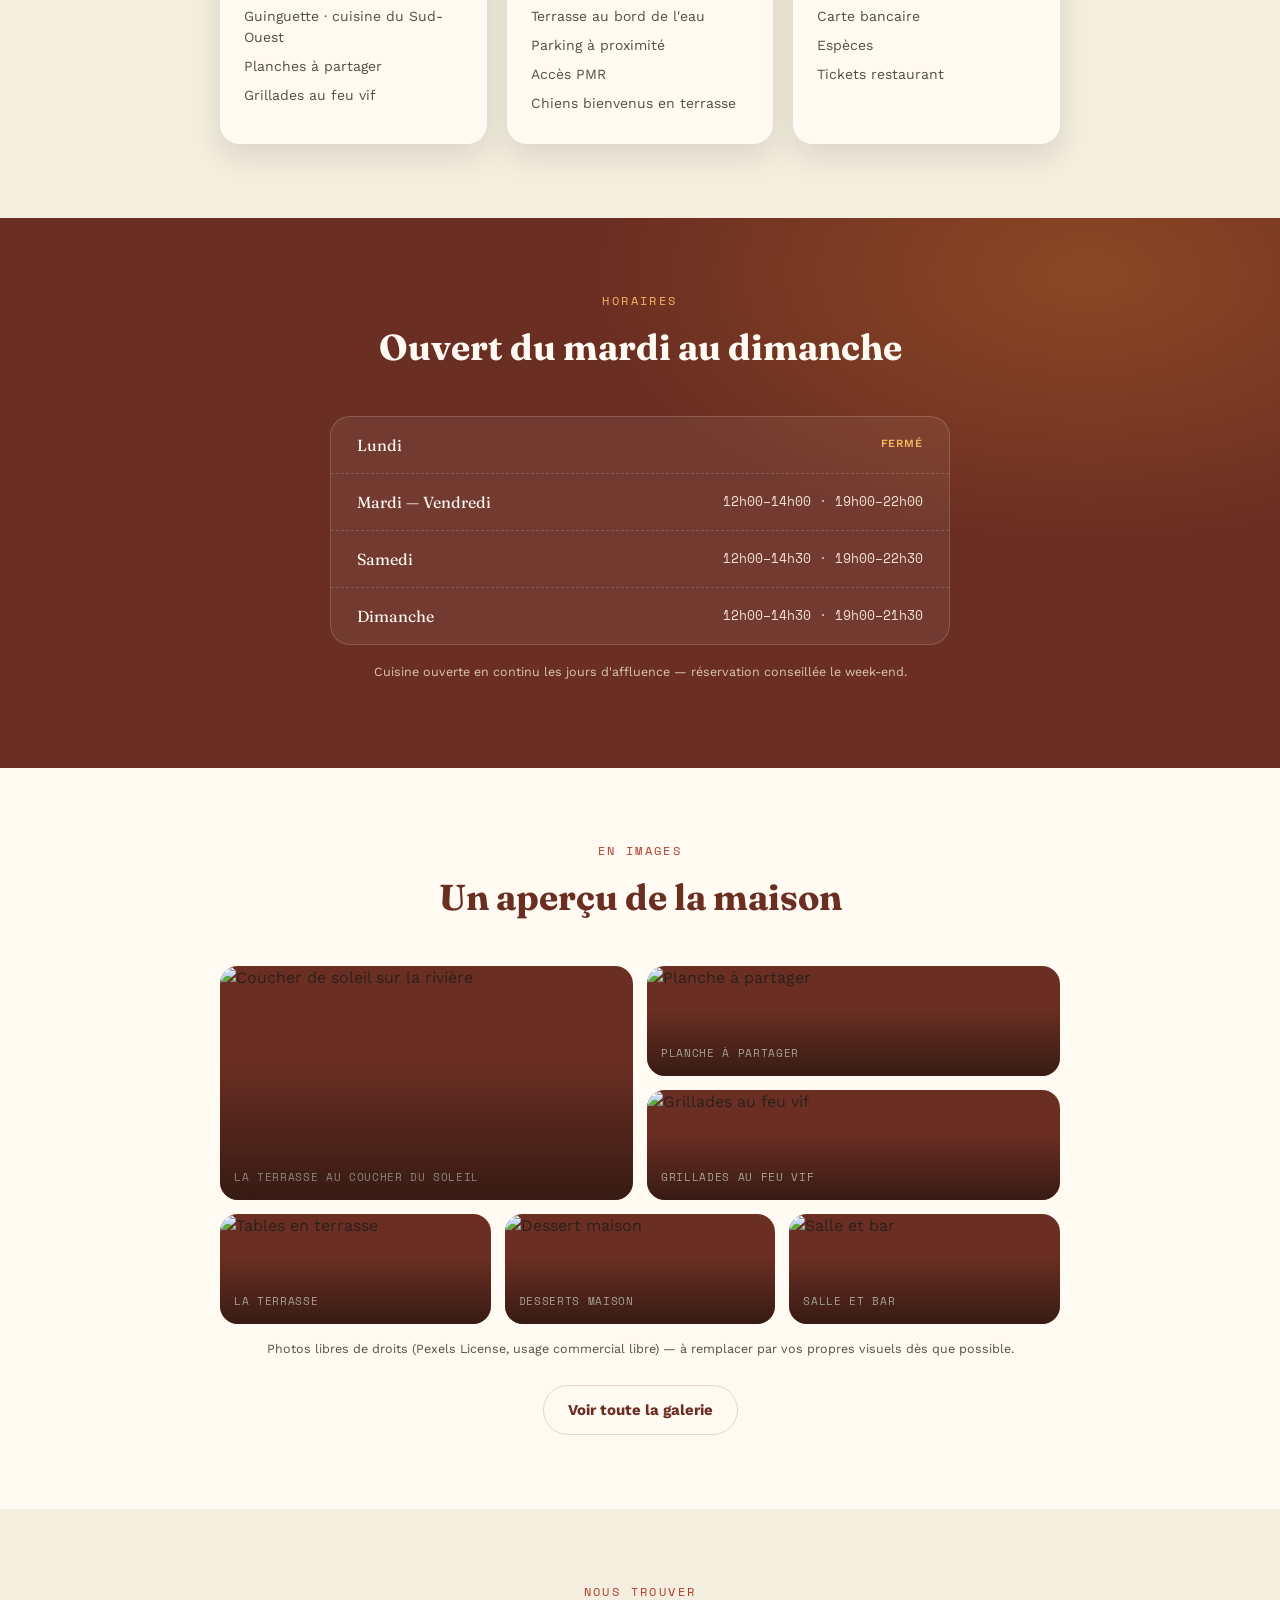
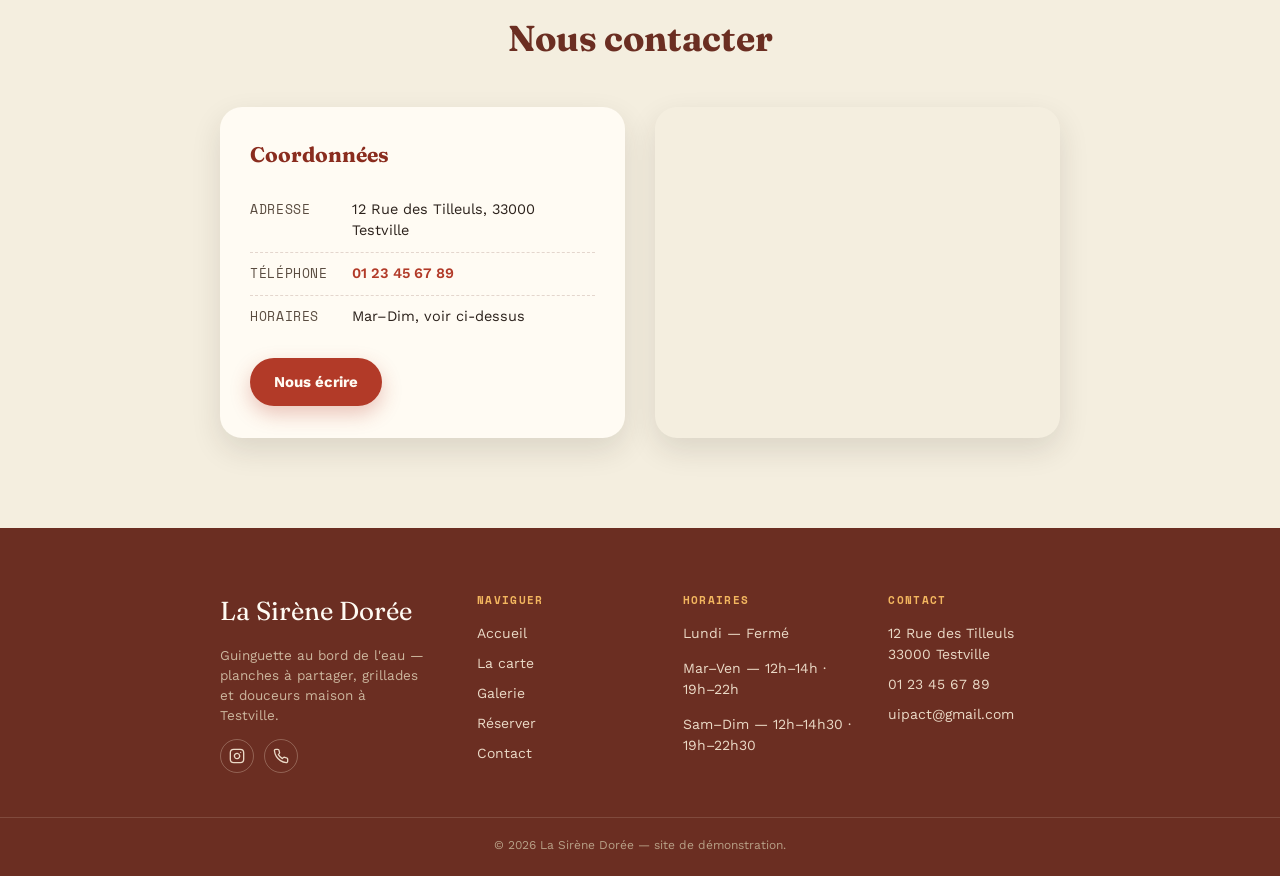
==== commit 2ba041f4: "Update index.html" ====
--- a/index.html
+++ b/index.html
@@ -171,10 +171,6 @@
         <div class="contact-row">
           <span class="lbl">Téléphone</span>
           <a href="tel:+33123456789">01 23 45 67 89</a>
-        </div>
-        <div class="contact-row">
-          <span class="lbl">E-mail</span>
-          <a href="mailto:uipact@gmail.com">uipact@gmail.com</a>
         </div>
         <div class="contact-row">
           <span class="lbl">Horaires</span>
--- a/css/style.css
+++ b/css/style.css
@@ -251,8 +251,12 @@
 .menu-chips {
   display: flex;
   gap: 10px;
+  justify-content: center;
+  flex-wrap: wrap;
+  max-width: var(--container);
+  margin: 0 auto;
   overflow-x: auto;
-  padding: 4px 20px 18px;
+  padding: 4px 20px 26px;
   scrollbar-width: none;
 }
 .menu-chips::-webkit-scrollbar { display: none; }
@@ -264,14 +268,26 @@
   color: var(--clay);
   font-size: 13px;
   font-weight: 600;
-  padding: 9px 16px;
+  padding: 9px 18px;
   border-radius: 999px;
   white-space: nowrap;
+  box-shadow: 0 2px 6px rgba(43, 33, 27, 0.05);
+  transition: background .2s, color .2s, border-color .2s;
+}
+.menu-chips button:hover {
+  border-color: var(--terracotta);
 }
 .menu-chips button.active {
   background: var(--terracotta);
   border-color: var(--terracotta);
   color: var(--linen);
+  box-shadow: 0 6px 16px rgba(178, 58, 40, 0.25);
+}
+
+/* sur mobile, on repasse en ligne défilante alignée à gauche
+   (plus naturel pour scroller au doigt qu'un centrage qui coupe) */
+@media (max-width: 640px) {
+  .menu-chips { justify-content: flex-start; flex-wrap: nowrap; }
 }
 
 /* ---------------------------------------------------------------- menu section */
@@ -1321,3 +1337,73 @@
 @media (max-width: 720px) {
   .gallery-page-grid { grid-template-columns: repeat(2, 1fr); }
 }
+
+/* ==========================================================================
+   Menu mobile (hamburger) — topbar responsive
+   ========================================================================== */
+
+.nav-toggle {
+  display: none;
+  border: none;
+  background: none;
+  padding: 8px;
+  margin-left: 4px;
+  color: var(--clay);
+  border-radius: 10px;
+}
+.nav-toggle svg { width: 22px; height: 22px; display: block; }
+.nav-toggle:hover { background: var(--linen); }
+
+@media (max-width: 760px) {
+  .topbar-inner {
+    flex-wrap: nowrap;
+    position: relative;
+  }
+
+  .brand { font-size: 18px; }
+  .brand span { font-size: 9px; }
+
+  .nav-toggle { display: inline-flex; align-items: center; justify-content: center; }
+
+  .topbar-nav {
+    display: none;
+    position: absolute;
+    top: calc(100% + 1px);
+    left: 0;
+    right: 0;
+    flex-direction: column;
+    gap: 2px;
+    background: var(--linen);
+    border-bottom: 1px solid var(--line);
+    box-shadow: var(--shadow);
+    padding: 10px 14px 14px;
+    z-index: 55;
+  }
+  .topbar-nav.open { display: flex; }
+  .topbar-nav a {
+    width: 100%;
+    text-align: center;
+    padding: 13px 14px;
+    border-radius: 12px;
+  }
+}
+
+/* petits écrans : resserre quelques marges pour éviter tout débordement */
+@media (max-width: 480px) {
+  .topbar-inner { padding: 12px 16px; }
+  .container { padding: 0 16px; }
+  .hero { padding: 48px 16px 80px; }
+  .page-head { padding: 36px 16px 56px; }
+  .menu-tabs { padding: 10px; margin-top: -38px; }
+  .menu-tabs button { padding: 9px 14px; font-size: 11px; }
+  .footer-grid { grid-template-columns: 1fr; gap: 26px; }
+  .gallery-page-grid { grid-template-columns: 1fr 1fr; gap: 10px; }
+}
+
+/* ==========================================================================
+   Admin réservations — code couleur des lignes selon le statut
+   ========================================================================== */
+.admin-table tr.status-pending td:first-child { border-left: 3px solid var(--ochre); }
+.admin-table tr.status-confirmed td:first-child { border-left: 3px solid #2e7d32; }
+.admin-table tr.status-cancelled { opacity: .55; }
+.admin-table tr.status-cancelled td:first-child { border-left: 3px solid var(--line); }
